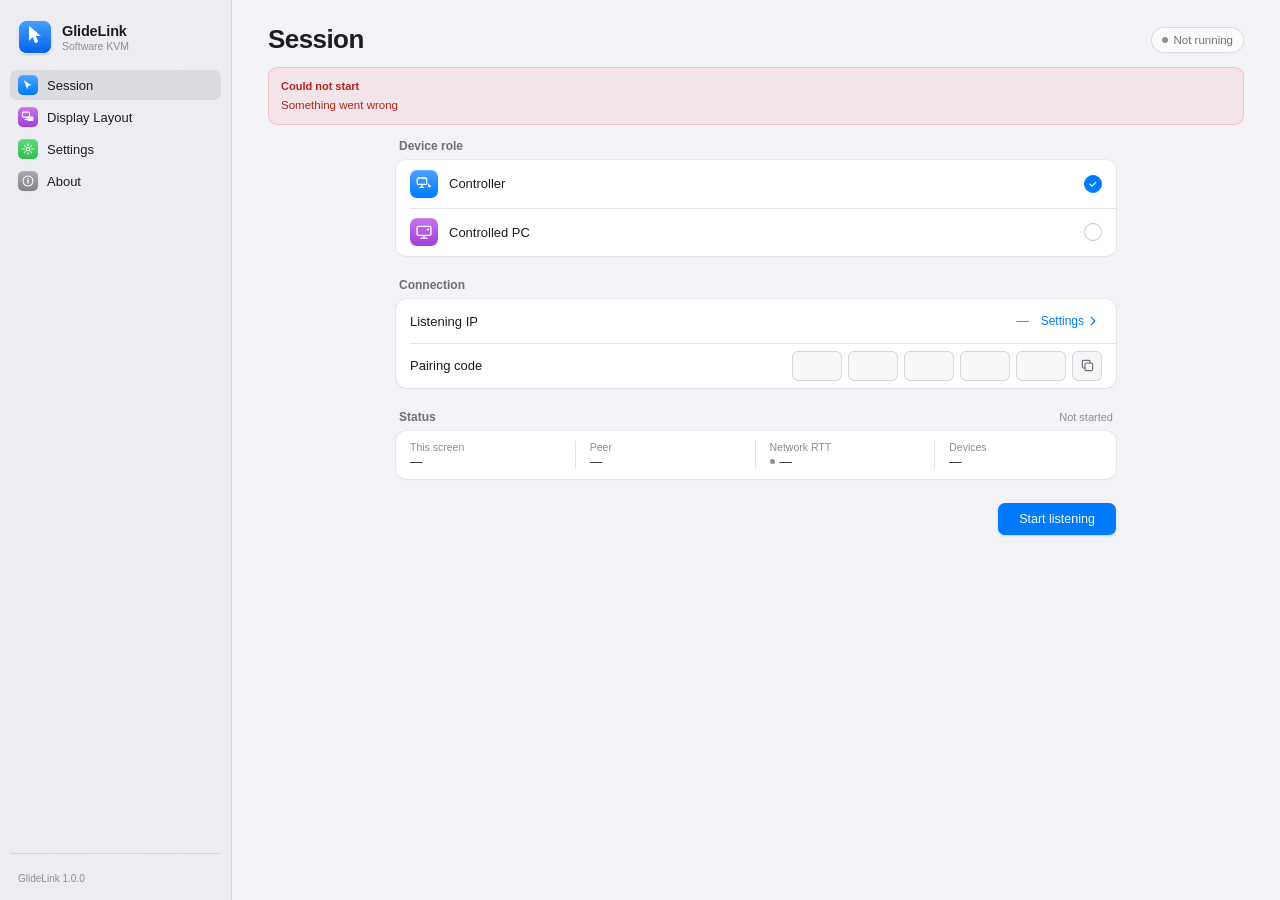
==== ui/index.html @ cf7852d4 "Add controller hub, 2D multi-device layout, and relative mouse motion" ====
<!doctype html>
<html lang="en">
<head>
  <meta charset="utf-8" />
  <meta name="viewport" content="width=device-width, initial-scale=1" />
  <title>GlideLink</title>
  <link rel="stylesheet" href="app.css" />
</head>
<body>
  <div class="app">
    <aside class="sidebar">
      <div class="sidebar-brand">
        <img class="app-icon" src="app-icon.png" alt="" />
        <div class="brand-copy">
          <strong>GlideLink</strong>
          <span data-i18n="app.taglineShort">Software KVM</span>
        </div>
      </div>

      <nav class="sidebar-nav" aria-label="Main navigation" data-i18n-aria-label="nav.label">
        <button class="nav-item active" type="button" data-page-target="session">
          <span class="nav-icon nav-blue" aria-hidden="true">
            <svg viewBox="0 0 20 20" fill="none"><path d="M4 3.2l11.2 7.1-4.8.9-1.6 4.8L4 3.2z" fill="currentColor"/></svg>
          </span>
          <span data-i18n="nav.session">Session</span>
        </button>
        <button class="nav-item" type="button" data-page-target="layout">
          <span class="nav-icon nav-purple" aria-hidden="true">
            <svg viewBox="0 0 20 20" fill="none"><rect x="2.2" y="3" width="10" height="7.2" rx="1.4" stroke="currentColor" stroke-width="1.5"/><rect x="9.2" y="9.2" width="8.6" height="6.4" rx="1.3" fill="currentColor" opacity=".95"/><path d="M5.5 13.7h4M7.5 10.2v3.5" stroke="currentColor" stroke-width="1.4" stroke-linecap="round"/></svg>
          </span>
          <span data-i18n="nav.layout">Display Layout</span>
        </button>
        <button class="nav-item" type="button" data-page-target="settings">
          <span class="nav-icon nav-green" aria-hidden="true">
            <svg viewBox="0 0 20 20" fill="none"><circle cx="10" cy="10" r="2.5" stroke="currentColor" stroke-width="1.6"/><path d="M10 2.6v2.1M10 15.3v2.1M2.6 10h2.1M15.3 10h2.1M4.8 4.8l1.5 1.5M13.7 13.7l1.5 1.5M15.2 4.8l-1.5 1.5M6.3 13.7l-1.5 1.5" stroke="currentColor" stroke-width="1.5" stroke-linecap="round"/></svg>
          </span>
          <span data-i18n="nav.settings">Settings</span>
        </button>
        <button class="nav-item" type="button" data-page-target="about">
          <span class="nav-icon nav-gray" aria-hidden="true">
            <svg viewBox="0 0 20 20" fill="none"><circle cx="10" cy="10" r="7.1" stroke="currentColor" stroke-width="1.5"/><path d="M10 9v4.2" stroke="currentColor" stroke-width="1.8" stroke-linecap="round"/><circle cx="10" cy="6.6" r="1.05" fill="currentColor"/></svg>
          </span>
          <span data-i18n="nav.about">About</span>
        </button>
      </nav>

      <div class="sidebar-footer">
        <div class="sidebar-version">GlideLink 1.0.0</div>
      </div>
    </aside>

    <main class="content">
      <header class="content-header">
        <div class="title-block">
          <h1 id="pageTitle" data-i18n="page.session.title">Session</h1>
        </div>
        <div class="header-actions">
          <div id="statusPill" class="status-pill status-idle" role="status" aria-live="polite">
            <span class="dot"></span>
            <span id="statusText" data-i18n="status.notRunning">Not running</span>
          </div>
          <button id="stopBtn" class="button secondary small" type="button" data-i18n="common.stop" hidden>Stop</button>
        </div>
      </header>

      <div id="errorBanner" class="error-banner" hidden>
        <strong data-i18n="error.title">Could not start</strong>
        <span id="errorText"></span>
      </div>

      <div id="permissionCard" class="permission-card" hidden>
        <div>
          <strong data-i18n="permission.title">macOS permissions required</strong>
          <p data-i18n="permission.text">Allow GlideLink to listen for and inject mouse events, then relaunch the app.</p>
        </div>
        <div class="permission-actions">
          <button id="permissionBtn" type="button" class="button secondary small" data-i18n="permission.open">Open System Settings</button>
          <button id="reopenBtn" type="button" class="button primary small" data-i18n="permission.reopen">Reopen</button>
        </div>
      </div>

      <div class="page-scroll">
        <section class="page active" data-page="session">

          <form id="configForm" autocomplete="off">
            <div class="group">
              <div class="group-header"><h2 data-i18n="roles.group">Device role</h2></div>
              <div class="group-card">
                <button class="role-option choice-row active" type="button" data-role="controller" role="radio" aria-checked="true">
                  <span class="choice-icon blue" aria-hidden="true">
                    <svg viewBox="0 0 24 24" fill="none"><rect x="3" y="4" width="12.5" height="8.5" rx="1.6" stroke="currentColor" stroke-width="1.8"/><path d="M6.5 16.5h5M9 12.5v4" stroke="currentColor" stroke-width="1.8" stroke-linecap="round"/><path d="M16.7 10.8l2 7 1.2-2.1 2.2-.4-5.4-4.5z" fill="currentColor"/></svg>
                  </span>
                  <span class="choice-copy">
                    <strong data-i18n="role.controller">Controller</strong>
                  </span>
                  <span class="choice-check" aria-hidden="true">
                    <svg viewBox="0 0 16 16" fill="none"><path d="M3.3 8.4l3 3 6.4-6.5" stroke="currentColor" stroke-width="1.9" stroke-linecap="round" stroke-linejoin="round"/></svg>
                  </span>
                </button>
                <div class="separator"></div>
                <button class="role-option choice-row" type="button" data-role="agent" role="radio" aria-checked="false">
                  <span class="choice-icon purple" aria-hidden="true">
                    <svg viewBox="0 0 24 24" fill="none"><rect x="2.8" y="4.5" width="18.4" height="12" rx="1.9" stroke="currentColor" stroke-width="1.8"/><path d="M8 20.2h8M12 16.5v3.7" stroke="currentColor" stroke-width="1.8" stroke-linecap="round"/><circle cx="17.4" cy="8.7" r="1.5" fill="currentColor"/></svg>
                  </span>
                  <span class="choice-copy">
                    <strong data-i18n="role.agent">Controlled PC</strong>
                  </span>
                  <span class="choice-check" aria-hidden="true">
                    <svg viewBox="0 0 16 16" fill="none"><path d="M3.3 8.4l3 3 6.4-6.5" stroke="currentColor" stroke-width="1.9" stroke-linecap="round" stroke-linejoin="round"/></svg>
                  </span>
                </button>
              </div>
            </div>

            <div class="group">
              <div class="group-header"><h2 data-i18n="connection.group">Connection</h2></div>
              <div class="group-card">
                <div id="controllerFields" hidden>
                  <div class="setting-row">
                    <span data-i18n="connection.localIp">Listening IP</span>
                    <span class="row-value">
                      <span class="value" id="selectedIp">—</span>
                      <button id="openNetworkSettings" type="button" class="link-button">
                        <span data-i18n="connection.settings">Settings</span>
                        <svg viewBox="0 0 16 16" fill="none" aria-hidden="true"><path d="M6 3.8L10.2 8 6 12.2" stroke="currentColor" stroke-width="1.4" stroke-linecap="round" stroke-linejoin="round"/></svg>
                      </button>
                    </span>
                  </div>
                  <div class="separator"></div>
                </div>

                <div class="setting-row passcode-row">
                  <label for="passcode" data-i18n="connection.passcode">Pairing code</label>
                  <div class="input-with-actions">
                    <div id="pairingCells" class="code-cells" role="group" data-i18n-aria-label="connection.passcode">
                      <input class="code-cell" type="text" maxlength="4" inputmode="text" autocomplete="off" autocapitalize="characters" spellcheck="false" aria-label="1" />
                      <input class="code-cell" type="text" maxlength="4" inputmode="text" autocomplete="off" autocapitalize="characters" spellcheck="false" aria-label="2" />
                      <input class="code-cell" type="text" maxlength="4" inputmode="text" autocomplete="off" autocapitalize="characters" spellcheck="false" aria-label="3" />
                      <input class="code-cell" type="text" maxlength="4" inputmode="text" autocomplete="off" autocapitalize="characters" spellcheck="false" aria-label="4" />
                      <input class="code-cell" type="text" maxlength="4" inputmode="text" autocomplete="off" autocapitalize="characters" spellcheck="false" aria-label="5" />
                    </div>
                    <button id="copyPasscode" type="button" class="icon-button" data-i18n-title="common.copyPasscode" data-i18n-aria-label="common.copyPasscode" title="Copy pairing code" aria-label="Copy pairing code">
                      <svg viewBox="0 0 20 20" fill="none"><rect x="7" y="7" width="9" height="9" rx="1.7" stroke="currentColor" stroke-width="1.35"/><path d="M13 7V5.4A1.4 1.4 0 0011.6 4H5.4A1.4 1.4 0 004 5.4v6.2A1.4 1.4 0 005.4 13H7" stroke="currentColor" stroke-width="1.35" stroke-linecap="round"/></svg>
                    </button>
                  </div>
                </div>
              </div>
            </div>

            <div class="group">
              <div class="group-header"><h2 data-i18n="status.group">Status</h2><span id="sessionState" data-i18n="status.notStarted">Not started</span></div>
              <div class="group-card">
                <div class="status-metrics">
                  <div class="status-metric">
                    <span data-i18n="status.localScreen">This screen</span>
                    <strong id="localScreenText">—</strong>
                  </div>
                  <div class="status-metric">
                    <span data-i18n="status.peer">Peer</span>
                    <strong id="peerText">—</strong>
                  </div>
                  <div class="status-metric">
                    <span data-i18n="status.rtt">Network RTT</span>
                    <strong><i class="latency-dot" id="latencyDot"></i><span id="latencyValue">—</span></strong>
                  </div>
                  <div class="status-metric">
                    <span data-i18n="status.devices">Devices</span>
                    <strong id="deviceCount">—</strong>
                  </div>
                </div>
              </div>
            </div>

            <div class="session-actions">
              <button id="startBtn" type="submit" class="button primary">
                <span class="button-spinner" aria-hidden="true"></span>
                <span id="startLabel" data-i18n="button.startControl">Start controlling</span>
              </button>
            </div>
          </form>
        </section>

        <section class="page" data-page="layout" hidden>

          <div id="layoutStage" class="layout-stage">
            <div class="stage-canvas" aria-hidden="true"></div>
            <div id="layoutWorld" class="layout-world"></div>
            <div id="layoutEmpty" class="layout-empty" data-i18n="layout.empty">
              Start listening and let agents connect to arrange their screens.
            </div>
          </div>
          <p class="layout-hint" data-i18n="layout.dragHint">
            Drag to arrange. Touching edges allow direct traversal.
          </p>
        </section>

        <section class="page" data-page="settings" hidden>
          <div class="group">
            <div class="group-header"><h2 data-i18n="settings.appearanceGroup">Appearance</h2></div>
            <div class="group-card">
              <div class="setting-row">
                <label for="languageSelect" data-i18n="settings.language">Interface language</label>
                <select id="languageSelect" class="control-input interface-select" data-i18n-aria-label="settings.language" aria-label="Interface language">
                  <option value="zh" data-i18n="language.zh">Chinese</option>
                  <option value="en" data-i18n="language.en">English</option>
                </select>
              </div>
            </div>
          </div>

          <div class="group" id="keyboardGroup">
            <div class="group-header"><h2 data-i18n="settings.inputGroup">Keyboard &amp; shortcuts</h2></div>
            <div class="group-card">
              <div class="setting-row">
                <label for="adaptModifiers" data-i18n="settings.adaptModifiers">Auto-map Cmd / Ctrl</label>
                <input id="adaptModifiers" class="toggle-input" type="checkbox" />
              </div>
              <div class="separator"></div>
              <div class="setting-row">
                <span data-i18n="settings.releaseShortcut">Release control</span>
                <span class="value" data-i18n="settings.releaseShortcutValue">Ctrl + Alt + Backspace</span>
              </div>
            </div>
          </div>

          <div class="group" id="networkGroup">
            <div class="group-header"><h2 data-i18n="settings.networkGroup">Network</h2></div>
            <div class="group-card">
              <div class="setting-row">
                <label for="interfaceSelect" data-i18n="settings.interface">Network interface</label>
                <select id="interfaceSelect" class="control-input interface-select"></select>
              </div>
            </div>
          </div>
        </section>

        <section class="page" data-page="about" hidden>
          <div class="about-hero">
            <img class="about-icon" src="app-icon.png" alt="" />
            <h2>GlideLink</h2>
            <p data-i18n="about.tagline">Low-latency software KVM</p>
            <span class="version-pill" data-i18n="about.version">Version 1.0.0</span>
          </div>

          <div class="group">
            <div class="group-header"><h2 data-i18n="about.sessionGroup">Session</h2></div>
            <div class="group-card">
              <div class="setting-row">
                <span data-i18n="about.role">Role</span>
                <span class="value" id="aboutRole">—</span>
              </div>
              <div class="separator"></div>
              <div class="setting-row">
                <span data-i18n="about.state">State</span>
                <span class="value" id="aboutState">—</span>
              </div>
              <div class="separator"></div>
              <div class="setting-row">
                <span data-i18n="about.duration">Duration</span>
                <span class="value" id="aboutDuration">—</span>
              </div>
              <div class="separator"></div>
              <div class="setting-row">
                <span data-i18n="about.peer">Peer</span>
                <span class="value" id="aboutPeer">—</span>
              </div>
              <div class="separator"></div>
              <div class="setting-row">
                <span data-i18n="about.devices">Devices</span>
                <span class="value" id="aboutDeviceCount">—</span>
              </div>
              <div class="separator"></div>
              <div class="setting-row">
                <span data-i18n="about.peerPlatform">Peer system</span>
                <span class="value" id="aboutPeerPlatform">—</span>
              </div>
              <div class="separator"></div>
              <div class="setting-row">
                <span data-i18n="about.linkState">Link</span>
                <span class="value" id="aboutLinkState">—</span>
              </div>
              <div class="separator"></div>
              <div class="setting-row">
                <span data-i18n="about.build">Build</span>
                <span class="value" id="aboutBuild">—</span>
              </div>
            </div>
          </div>

          <div class="group">
            <div class="group-header"><h2 data-i18n="about.linkGroup">Link</h2></div>
            <div class="group-card">
              <div class="setting-row">
                <span data-i18n="about.rtt">Round-trip time</span>
                <span class="value" id="aboutRtt">—</span>
              </div>
              <div class="separator"></div>
              <div class="setting-row">
                <span data-i18n="about.jitter">Jitter</span>
                <span class="value" id="aboutJitter">—</span>
              </div>
              <div class="separator"></div>
              <div class="setting-row">
                <span data-i18n="about.loss">Packet loss</span>
                <span class="value" id="aboutLoss">—</span>
              </div>
              <div class="separator"></div>
              <div class="setting-row">
                <span data-i18n="about.inputRate">Input interval</span>
                <span class="value" id="aboutRate">—</span>
              </div>
              <div class="separator"></div>
              <div class="setting-row">
                <span data-i18n="about.localScreen">This screen</span>
                <span class="value" id="aboutLocalScreen">—</span>
              </div>
              <div class="separator"></div>
              <div class="setting-row">
                <span data-i18n="about.remoteScreen">Active screen</span>
                <span class="value" id="aboutRemoteScreen">—</span>
              </div>
            </div>
          </div>

          <div class="group">
            <div class="group-header"><h2 data-i18n="about.trafficGroup">Session traffic</h2></div>
            <div class="group-card">
              <div class="setting-row">
                <span data-i18n="about.packetsSent">Packets sent</span>
                <span class="value" id="aboutPacketsSent">—</span>
              </div>
              <div class="separator"></div>
              <div class="setting-row">
                <span data-i18n="about.packetsReceived">Packets received</span>
                <span class="value" id="aboutPacketsReceived">—</span>
              </div>
              <div class="separator"></div>
              <div class="setting-row">
                <span data-i18n="about.bytesSent">Data sent</span>
                <span class="value" id="aboutBytesSent">—</span>
              </div>
              <div class="separator"></div>
              <div class="setting-row">
                <span data-i18n="about.bytesReceived">Data received</span>
                <span class="value" id="aboutBytesReceived">—</span>
              </div>
            </div>
          </div>
        </section>
      </div>
    </main>
  </div>

  <div id="toast" class="toast" role="status" aria-live="polite"></div>
  <script src="i18n.js"></script>
  <script src="app.js"></script>
</body>
</html>
---- ui/app.css ----
:root {
  color-scheme: light;
  --bg: #f2f2f7;
  --sidebar-bg: rgba(236, 236, 240, 0.86);
  --card: #ffffff;
  --text: #1d1d1f;
  --text-secondary: #6e6e73;
  --text-tertiary: #8e8e93;
  --separator: rgba(60, 60, 67, 0.13);
  --border: rgba(60, 60, 67, 0.16);
  --accent: #007aff;
  --accent-hover: #0071e3;
  --green: #34c759;
  --orange: #ff9f0a;
  --red: #ff3b30;
  --purple: #af52de;
  --font: -apple-system, BlinkMacSystemFont, "SF Pro Text", "SF Pro Display",
    "Segoe UI Variable", "Segoe UI", "Helvetica Neue", sans-serif;
}

* {
  box-sizing: border-box;
}

html,
body {
  height: 100%;
}

body {
  margin: 0;
  overflow: hidden;
  background: var(--bg);
  color: var(--text);
  font-family: var(--font);
  font-size: 13px;
  -webkit-font-smoothing: antialiased;
  user-select: none;
}

button,
input {
  font: inherit;
}

button {
  color: inherit;
}

input {
  user-select: text;
}

[hidden] {
  display: none !important;
}

::selection {
  background: rgba(0, 122, 255, 0.22);
}

.app {
  display: flex;
  height: 100vh;
  min-height: 0;
}

/* Sidebar ------------------------------------------------------------------ */

.sidebar {
  width: 232px;
  flex: 0 0 232px;
  display: flex;
  flex-direction: column;
  padding: 16px 10px 14px;
  background: var(--sidebar-bg);
  border-right: 0.5px solid var(--separator);
  backdrop-filter: blur(40px) saturate(180%);
  -webkit-backdrop-filter: blur(40px) saturate(180%);
}

.sidebar-brand {
  display: flex;
  align-items: center;
  gap: 10px;
  padding: 4px 8px 16px;
}

.app-icon {
  width: 34px;
  height: 34px;
  border-radius: 8px;
  flex: 0 0 auto;
  box-shadow: 0 1px 2px rgba(0, 0, 0, 0.14), inset 0 0.5px 0 rgba(255, 255, 255, 0.25);
}

.brand-copy {
  min-width: 0;
}

.brand-copy strong {
  display: block;
  font-size: 14.5px;
  font-weight: 600;
  letter-spacing: -0.01em;
}

.brand-copy span {
  display: block;
  margin-top: 1px;
  color: var(--text-tertiary);
  font-size: 10.5px;
}

.sidebar-nav {
  display: flex;
  flex-direction: column;
  gap: 2px;
}

.nav-item {
  width: 100%;
  height: 30px;
  display: flex;
  align-items: center;
  gap: 9px;
  padding: 0 8px;
  border: 0;
  border-radius: 7px;
  background: transparent;
  color: var(--text);
  font-size: 13px;
  text-align: left;
  cursor: pointer;
  transition: background 100ms ease;
}

.nav-item:hover {
  background: rgba(0, 0, 0, 0.045);
}

.nav-item.active {
  background: rgba(0, 0, 0, 0.075);
  font-weight: 500;
}

.nav-item:focus-visible {
  outline: 3px solid rgba(0, 122, 255, 0.3);
  outline-offset: -1px;
}

.nav-icon {
  width: 20px;
  height: 20px;
  flex: 0 0 auto;
  display: grid;
  place-items: center;
  border-radius: 5px;
  color: #fff;
  box-shadow: inset 0 0.5px 0 rgba(255, 255, 255, 0.3), 0 0.5px 1px rgba(0, 0, 0, 0.08);
}

.nav-icon svg {
  width: 14px;
  height: 14px;
}

.nav-blue {
  background: linear-gradient(180deg, #4aa3ff, #007aff);
}

.nav-purple {
  background: linear-gradient(180deg, #c875ec, #a03ed8);
}

.nav-green {
  background: linear-gradient(180deg, #5fdb7a, #2dbd4c);
}

.nav-gray {
  background: linear-gradient(180deg, #a8a8ad, #85858a);
}

.sidebar-footer {
  margin-top: auto;
  padding: 12px 8px 2px;
  border-top: 0.5px solid var(--separator);
}

.sidebar-note {
  display: flex;
  align-items: center;
  gap: 5px;
  color: var(--text-secondary);
  font-size: 10.5px;
  line-height: 1.35;
}

.sidebar-note svg {
  width: 13px;
  height: 13px;
  flex: 0 0 auto;
}

.sidebar-version {
  margin-top: 7px;
  color: var(--text-tertiary);
  font-size: 10px;
}

/* Main content ------------------------------------------------------------- */

.content {
  flex: 1;
  min-width: 0;
  display: flex;
  flex-direction: column;
  overflow: hidden;
}

.content-header {
  flex: 0 0 auto;
  display: flex;
  align-items: flex-end;
  justify-content: space-between;
  gap: 16px;
  padding: 24px 36px 12px;
}

.title-block h1 {
  margin: 0;
  font-size: 26px;
  font-weight: 600;
  letter-spacing: -0.022em;
}

.title-block p {
  margin: 4px 0 0;
  color: var(--text-secondary);
  font-size: 12px;
}

.header-actions {
  display: flex;
  align-items: center;
  gap: 8px;
  padding-bottom: 2px;
}

.status-pill {
  display: inline-flex;
  align-items: center;
  gap: 6px;
  height: 26px;
  padding: 0 10px;
  border: 0.5px solid var(--border);
  border-radius: 999px;
  background: rgba(255, 255, 255, 0.72);
  color: var(--text-secondary);
  font-size: 11.5px;
  white-space: nowrap;
  box-shadow: 0 1px 1px rgba(0, 0, 0, 0.025);
}

.status-pill .dot {
  width: 6px;
  height: 6px;
  border-radius: 50%;
  background: var(--text-tertiary);
  transition: background 140ms ease;
}

.status-pill.status-waiting .dot {
  background: var(--orange);
}

.status-pill.status-connected {
  color: #1b7a34;
  border-color: rgba(52, 199, 89, 0.22);
  background: rgba(52, 199, 89, 0.09);
}

.status-pill.status-connected .dot {
  background: var(--green);
}

.status-pill.status-active {
  color: #fff;
  border-color: transparent;
  background: var(--accent);
  box-shadow: 0 1px 2px rgba(0, 122, 255, 0.25);
}

.status-pill.status-active .dot {
  background: #fff;
  animation: pulse 1.6s ease-in-out infinite;
}

.status-pill.status-error {
  color: #b3261e;
  border-color: rgba(255, 59, 48, 0.2);
  background: rgba(255, 59, 48, 0.07);
}

.status-pill.status-error .dot {
  background: var(--red);
}

@keyframes pulse {
  0%, 100% { opacity: 1; }
  50% { opacity: 0.45; }
}

.error-banner,
.permission-card {
  flex: 0 0 auto;
  margin: 0 36px 10px;
  padding: 10px 12px;
  border-radius: 9px;
  display: flex;
  align-items: center;
  gap: 14px;
  font-size: 11.5px;
  line-height: 1.5;
}

.error-banner {
  flex-direction: column;
  align-items: flex-start;
  gap: 2px;
  color: #b3261e;
  background: rgba(255, 59, 48, 0.07);
  border: 0.5px solid rgba(255, 59, 48, 0.2);
}

.error-banner strong {
  font-size: 11px;
}

.permission-card {
  justify-content: space-between;
  color: #7a4b00;
  background: #fff8e6;
  border: 0.5px solid rgba(255, 159, 10, 0.26);
}

.permission-actions {
  display: flex;
  flex: 0 0 auto;
  gap: 6px;
  flex-wrap: wrap;
  justify-content: flex-end;
}

.permission-card strong {
  color: #6d4200;
  font-size: 11.5px;
}

.permission-card p {
  margin: 2px 0 0;
  color: #8a6a33;
  font-size: 11px;
}

.page-scroll {
  flex: 1;
  min-height: 0;
  overflow-y: auto;
  overflow-x: hidden;
  display: flex;
  flex-direction: column;
  align-items: center;
  padding: 4px 36px 32px;
  scrollbar-width: thin;
  scrollbar-color: rgba(60, 60, 67, 0.22) transparent;
}

.page-scroll::-webkit-scrollbar {
  width: 9px;
}

.page-scroll::-webkit-scrollbar-thumb {
  background: rgba(60, 60, 67, 0.18);
  border-radius: 999px;
  border: 2px solid transparent;
  background-clip: padding-box;
}

.page {
  width: 100%;
  max-width: 720px;
  animation: page-in 140ms ease-out;
}

.page[data-page="layout"] {
  max-width: none;
}

@keyframes page-in {
  from {
    opacity: 0;
    transform: translateY(2px);
  }
  to {
    opacity: 1;
    transform: translateY(0);
  }
}

.page-lede {
  margin: 4px 0 20px;
  color: var(--text-secondary);
  font-size: 12.5px;
  line-height: 1.55;
}

/* Groups and rows ---------------------------------------------------------- */

.group {
  margin-bottom: 22px;
}

.group-header {
  display: flex;
  align-items: baseline;
  justify-content: space-between;
  gap: 12px;
  padding: 0 3px 7px;
}

.group-header h2 {
  margin: 0;
  color: var(--text-secondary);
  font-size: 12px;
  font-weight: 600;
  letter-spacing: 0;
}

.group-header span {
  color: var(--text-tertiary);
  font-size: 11px;
}

.group-card {
  background: var(--card);
  border-radius: 10px;
  overflow: hidden;
  box-shadow:
    0 0 0 0.5px rgba(0, 0, 0, 0.09),
    0 1px 2px rgba(0, 0, 0, 0.035);
}

.setting-row {
  display: flex;
  align-items: center;
  justify-content: space-between;
  gap: 14px;
  min-height: 44px;
  padding: 7px 14px;
  color: var(--text);
  font-size: 13px;
}

.setting-row > label,
.setting-row > .row-label {
  flex: 0 0 auto;
}

.toggle-input {
  width: 16px;
  height: 16px;
  margin: 0;
  accent-color: var(--accent);
  cursor: pointer;
}

.toggle-input:disabled {
  cursor: default;
}

.setting-row .value {
  display: inline-flex;
  align-items: center;
  gap: 5px;
  color: var(--text-secondary);
  font-size: 12.5px;
  text-align: right;
  font-variant-numeric: tabular-nums;
}

.setting-row .row-value {
  display: inline-flex;
  align-items: center;
  gap: 10px;
  min-width: 0;
}

.separator {
  height: 0.5px;
  margin-left: 14px;
  background: var(--separator);
}

.hint-row {
  justify-content: flex-start;
  gap: 7px;
  color: var(--text-secondary);
  font-size: 11.5px;
  line-height: 1.45;
}

.status-metrics {
  display: flex;
  align-items: stretch;
  padding: 10px 14px;
}

.status-metric {
  flex: 1;
  min-width: 0;
  display: flex;
  flex-direction: column;
  gap: 2px;
}

.status-metric + .status-metric {
  margin-left: 12px;
  padding-left: 14px;
  border-left: 0.5px solid var(--separator);
}

.status-metric > span {
  color: var(--text-tertiary);
  font-size: 10.5px;
}

.status-metric strong {
  display: flex;
  align-items: center;
  gap: 5px;
  min-width: 0;
  overflow: hidden;
  color: var(--text);
  font-size: 12.5px;
  font-weight: 500;
  text-overflow: ellipsis;
  white-space: nowrap;
}

.hint-icon {
  width: 15px;
  height: 15px;
  flex: 0 0 auto;
  color: var(--accent);
}

.hint-icon svg {
  width: 15px;
  height: 15px;
}

/* Role choice -------------------------------------------------------------- */

.choice-row {
  width: 100%;
  display: flex;
  align-items: center;
  gap: 11px;
  padding: 10px 14px;
  border: 0;
  background: transparent;
  color: inherit;
  text-align: left;
  cursor: pointer;
  transition: background 100ms ease;
}

.choice-row:hover {
  background: #fafafa;
}

.choice-row:focus-visible {
  outline: 3px solid rgba(0, 122, 255, 0.24);
  outline-offset: -3px;
}

.choice-row:disabled {
  cursor: default;
  opacity: 0.6;
}

.choice-icon {
  width: 28px;
  height: 28px;
  flex: 0 0 auto;
  display: grid;
  place-items: center;
  border-radius: 7px;
  color: #fff;
  box-shadow: inset 0 0.5px 0 rgba(255, 255, 255, 0.3), 0 0.5px 1px rgba(0, 0, 0, 0.1);
}

.choice-icon svg {
  width: 18px;
  height: 18px;
}

.choice-icon.blue {
  background: linear-gradient(180deg, #4aa3ff, #007aff);
}

.choice-icon.purple {
  background: linear-gradient(180deg, #c875ec, #a03ed8);
}

.choice-copy {
  display: flex;
  flex-direction: column;
  gap: 1px;
  min-width: 0;
}

.choice-copy strong {
  font-size: 13px;
  font-weight: 500;
}

.choice-copy small {
  overflow: hidden;
  color: var(--text-secondary);
  font-size: 11.5px;
  text-overflow: ellipsis;
  white-space: nowrap;
}

.choice-check {
  width: 18px;
  height: 18px;
  flex: 0 0 auto;
  margin-left: auto;
  display: grid;
  place-items: center;
  border: 1px solid rgba(60, 60, 67, 0.28);
  border-radius: 50%;
  color: transparent;
  transition: background 120ms ease, border-color 120ms ease, color 120ms ease;
}

.choice-check svg {
  width: 10px;
  height: 10px;
}

.role-option.active .choice-check {
  border-color: var(--accent);
  background: var(--accent);
  color: #fff;
}

/* Inputs and controls ------------------------------------------------------ */

.control-input {
  width: 300px;
  max-width: 56%;
  height: 30px;
  padding: 0 9px;
  border: 1px solid var(--border);
  border-radius: 6px;
  background: #fff;
  color: var(--text);
  font-size: 12.5px;
  outline: none;
  box-shadow: inset 0 1px 1px rgba(0, 0, 0, 0.02);
  transition: border-color 120ms ease, box-shadow 120ms ease;
}

.control-input.narrow {
  width: 96px;
}

.control-input::placeholder {
  color: #b0b0b5;
}

.control-input:focus {
  border-color: rgba(0, 122, 255, 0.65);
  box-shadow: 0 0 0 3px rgba(0, 122, 255, 0.14);
}

.control-input:disabled {
  background: #f5f5f7;
  color: var(--text-tertiary);
}

input[type="number"] {
  -moz-appearance: textfield;
}

input[type="number"]::-webkit-inner-spin-button,
input[type="number"]::-webkit-outer-spin-button {
  -webkit-appearance: none;
  margin: 0;
}

.code-cells {
  display: flex;
  align-items: center;
  gap: 6px;
}

.code-cell {
  width: 50px;
  height: 30px;
  padding: 0;
  border: 1px solid var(--border);
  border-radius: 6px;
  background: #fff;
  color: var(--text);
  font-family: "SF Mono", "Cascadia Code", "Consolas", monospace;
  font-size: 11px;
  letter-spacing: 0.04em;
  text-align: center;
  text-transform: uppercase;
  outline: none;
  box-shadow: inset 0 1px 1px rgba(0, 0, 0, 0.02);
  transition: border-color 120ms ease, box-shadow 120ms ease;
}

.code-cell:focus {
  border-color: rgba(0, 122, 255, 0.65);
  box-shadow: 0 0 0 3px rgba(0, 122, 255, 0.14);
}

.code-cell[readonly] {
  background: #f7f7f9;
}

.interface-select {
  appearance: none;
  -webkit-appearance: none;
  width: 300px;
  max-width: 56%;
  padding-right: 30px;
  background-color: #fff;
  background-image: url("data:image/svg+xml;utf8,<svg xmlns='http://www.w3.org/2000/svg' width='10' height='6' viewBox='0 0 10 6'><path d='M1 1l4 4 4-4' fill='none' stroke='%238e8e93' stroke-width='1.4' stroke-linecap='round' stroke-linejoin='round'/></svg>");
  background-repeat: no-repeat;
  background-position: right 10px center;
  font-weight: 500;
  cursor: pointer;
}

.interface-select:hover {
  border-color: rgba(0, 0, 0, 0.2);
}

.interface-select:focus {
  border-color: rgba(0, 122, 255, 0.65);
  box-shadow: 0 0 0 3px rgba(0, 122, 255, 0.14);
}

.input-with-actions {
  display: flex;
  align-items: center;
  gap: 6px;
}

.icon-button {
  width: 30px;
  height: 30px;
  flex: 0 0 auto;
  display: grid;
  place-items: center;
  border: 0.5px solid var(--border);
  border-radius: 6px;
  background: #f5f5f7;
  color: var(--text-secondary);
  cursor: pointer;
  transition: background 100ms ease, color 100ms ease;
}

.icon-button:hover {
  background: #ebebef;
  color: var(--text);
}

.icon-button:focus-visible,
.link-button:focus-visible,
.button:focus-visible {
  outline: 3px solid rgba(0, 122, 255, 0.24);
  outline-offset: 1px;
}

.icon-button svg {
  width: 17px;
  height: 17px;
}

.icon-button:disabled {
  opacity: 0.45;
  cursor: default;
}

.link-button {
  display: inline-flex;
  align-items: center;
  gap: 2px;
  padding: 3px 2px;
  border: 0;
  border-radius: 4px;
  background: transparent;
  color: var(--accent);
  font-size: 12px;
  cursor: pointer;
  white-space: nowrap;
}

.link-button:hover {
  background: rgba(0, 122, 255, 0.07);
}

.link-button:disabled {
  opacity: 0.45;
  cursor: default;
}

.link-button svg {
  width: 14px;
  height: 14px;
}

#generatePasscode {
  padding-left: 4px;
  font-size: 11.5px;
}

/* Buttons ------------------------------------------------------------------ */

.button {
  height: 30px;
  padding: 0 13px;
  border: 1px solid transparent;
  border-radius: 7px;
  font-size: 12.5px;
  font-weight: 500;
  display: inline-flex;
  align-items: center;
  justify-content: center;
  gap: 6px;
  cursor: pointer;
  transition: background 100ms ease, opacity 100ms ease, transform 80ms ease;
}

.button:active {
  transform: translateY(0.5px);
}

.button.primary {
  background: var(--accent);
  color: #fff;
  box-shadow: 0 1px 2px rgba(0, 122, 255, 0.24);
}

.button.primary:hover {
  background: var(--accent-hover);
}

.button.secondary {
  border-color: var(--border);
  background: #fff;
  color: var(--text);
  box-shadow: 0 1px 1px rgba(0, 0, 0, 0.03);
}

.button.secondary:hover {
  background: #f7f7f9;
}

.button.small {
  height: 26px;
  padding: 0 10px;
  font-size: 11.5px;
}

.button:disabled {
  opacity: 0.48;
  cursor: default;
  transform: none;
}

.button-spinner {
  display: none;
  width: 12px;
  height: 12px;
  border: 1.5px solid rgba(255, 255, 255, 0.35);
  border-top-color: #fff;
  border-radius: 50%;
  animation: spin 0.7s linear infinite;
}

.button.primary.loading .button-spinner {
  display: block;
}

@keyframes spin {
  to { transform: rotate(360deg); }
}

.session-actions {
  display: flex;
  justify-content: flex-end;
  padding-top: 2px;
}

.session-actions .button.primary {
  min-width: 118px;
  height: 32px;
}

.latency-dot {
  width: 5px;
  height: 5px;
  border-radius: 50%;
  background: var(--text-tertiary);
}

.latency-dot.good {
  background: var(--green);
}

.latency-dot.warn {
  background: var(--orange);
}

/* Layout preview ----------------------------------------------------------- */

.layout-stage {
  position: relative;
  height: clamp(540px, 65vh, 650px);
  border-radius: 10px;
  border: 0.5px solid var(--separator);
  background: #f7f7f9;
  overflow: hidden;
}

.stage-canvas {
  position: absolute;
  inset: 0;
  background-image: radial-gradient(rgba(60, 60, 67, 0.13) 0.7px, transparent 0.7px);
  background-size: 17px 17px;
  mask-image: radial-gradient(ellipse at 50% 50%, black 30%, transparent 78%);
  -webkit-mask-image: radial-gradient(ellipse at 50% 50%, black 30%, transparent 78%);
}

.screen {
  position: absolute;
  -webkit-user-select: none;
  user-select: none;
  left: 50%;
  top: 50%;
  width: clamp(230px, 28vw, 420px);
  aspect-ratio: 5 / 3;
  border: 1.5px solid #c7c7cc;
  border-radius: 8px;
  background: #ffffff;
  box-shadow:
    0 1px 2px rgba(0, 0, 0, 0.04),
    0 8px 20px rgba(0, 0, 0, 0.05);
  transition:
    transform 260ms cubic-bezier(0.22, 1, 0.36, 1),
    border-color 160ms ease,
    box-shadow 160ms ease;
}

.screen * {
  -webkit-user-select: none;
  user-select: none;
}

.screen-content {
  position: absolute;
  inset: 0;
  padding: 16px 18px;
  display: flex;
  flex-direction: column;
  justify-content: center;
  gap: 3px;
}

.screen-kicker {
  color: var(--text-tertiary);
  font-size: 8.5px;
  font-weight: 600;
  letter-spacing: 0.1em;
}

.screen-content strong {
  font-size: 17px;
  font-weight: 600;
  letter-spacing: -0.015em;
}

.screen-size {
  color: var(--text-secondary);
  font-size: 10.5px;
}

.host-screen {
  transform: translate(calc(-50% - 131px), -50%);
}

.remote-screen {
  border-color: var(--accent);
  box-shadow:
    0 0 0 1px rgba(0, 122, 255, 0.12),
    0 2px 8px rgba(0, 122, 255, 0.08);
  transform: translate(calc(-50% + 131px), -50%);
  cursor: grab;
  touch-action: none;
}

.layout-stage.is-disabled .remote-screen {
  cursor: default;
}

.layout-stage.is-dragging .remote-screen {
  transition: none;
  cursor: grabbing;
  z-index: 4;
}

.remote-screen:focus-visible {
  outline: 2px solid var(--accent);
  outline-offset: 3px;
}

.host-screen .screen-kicker {
  color: var(--text-tertiary);
}

.remote-screen .screen-kicker {
  color: var(--accent);
}

.link-bridge {
  position: absolute;
  z-index: 3;
  left: 50%;
  top: 50%;
  width: 50px;
  height: 2px;
  transform: translate(-50%, -50%);
  background-image: linear-gradient(90deg, var(--accent) 0 4px, transparent 4px 8px);
  background-size: 8px 2px;
  opacity: 0.25;
  transition: opacity 160ms ease;
}

.link-bridge i {
  position: absolute;
  left: 50%;
  top: 50%;
  width: 5px;
  height: 5px;
  border-radius: 50%;
  background: var(--accent);
  transform: translate(-50%, -50%);
}

.layout-stage[data-edge="top"] .link-bridge,
.layout-stage[data-edge="bottom"] .link-bridge {
  transform: translate(-50%, -50%) rotate(90deg);
}

.layout-stage.is-connected .link-bridge {
  opacity: 0.9;
}

.layout-stage.remote-active .remote-screen {
  border-color: var(--green);
  box-shadow:
    0 0 0 1px rgba(52, 199, 89, 0.16),
    0 2px 10px rgba(52, 199, 89, 0.12);
}

.remote-badge {
  position: absolute;
  z-index: 2;
  top: 9px;
  right: 9px;
  padding: 3px 7px;
  border-radius: 999px;
  background: var(--green);
  color: #fff;
  font-size: 9.5px;
  font-weight: 600;
  animation: badge-in 160ms ease-out;
}

@keyframes badge-in {
  from {
    opacity: 0;
    transform: scale(0.9);
  }
  to {
    opacity: 1;
    transform: scale(1);
  }
}

/* About ------------------------------------------------------------------- */

.note-row {
  display: block;
  padding: 12px 14px;
  color: var(--text-secondary);
  font-size: 12px;
  line-height: 1.55;
}

.about-hero {
  text-align: center;
  padding: 8px 0 26px;
}

.about-icon {
  width: 72px;
  height: 72px;
  border-radius: 16px;
  box-shadow: 0 4px 14px rgba(0, 0, 0, 0.14), inset 0 1px 0 rgba(255, 255, 255, 0.2);
}

.about-hero h2 {
  margin: 12px 0 2px;
  font-size: 22px;
  font-weight: 600;
  letter-spacing: -0.02em;
}

.about-hero p {
  margin: 0;
  color: var(--text-secondary);
  font-size: 12.5px;
}

.version-pill {
  display: inline-block;
  margin-top: 9px;
  padding: 3px 9px;
  border-radius: 999px;
  background: rgba(60, 60, 67, 0.07);
  color: var(--text-secondary);
  font-size: 10.5px;
}

/* Toast -------------------------------------------------------------------- */

.toast {
  position: fixed;
  z-index: 100;
  left: 50%;
  bottom: 22px;
  transform: translate(-50%, 8px);
  padding: 7px 13px;
  border-radius: 8px;
  background: rgba(29, 29, 31, 0.9);
  color: #fff;
  font-size: 11.5px;
  font-weight: 500;
  box-shadow: 0 8px 24px rgba(0, 0, 0, 0.22);
  opacity: 0;
  pointer-events: none;
  transition: opacity 140ms ease, transform 160ms ease;
}

.toast.show {
  opacity: 1;
  transform: translate(-50%, 0);
}

/* Responsive --------------------------------------------------------------- */

@media (max-width: 960px) {
  .sidebar {
    width: 208px;
    flex-basis: 208px;
  }

  .content-header {
    padding: 20px 24px 10px;
  }

  .page-scroll {
    padding: 4px 24px 28px;
  }

  .error-banner,
  .permission-card {
    margin-left: 24px;
    margin-right: 24px;
  }

}

@media (max-width: 820px) {
  .sidebar {
    width: 188px;
    flex-basis: 188px;
  }

  .setting-row {
    flex-wrap: wrap;
  }

  .control-input {
    max-width: 100%;
  }

  .passcode-row {
    align-items: flex-start;
  }
}

@media (prefers-reduced-motion: reduce) {
  *,
  *::before,
  *::after {
    animation-duration: 0.01ms !important;
    animation-iteration-count: 1 !important;
    transition-duration: 0.01ms !important;
  }
}

/* Multi-device world layout ------------------------------------------------ */

.layout-world {
  position: absolute;
  left: 0;
  top: 0;
  transform-origin: 0 0;
  will-change: transform;
}

.layout-world .screen {
  left: 0;
  top: 0;
  width: auto;
  aspect-ratio: auto;
  transform: none;
  transition:
    border-color 160ms ease,
    box-shadow 160ms ease,
    opacity 160ms ease;
}

.layout-world .host-screen {
  border-color: #c7c7cc;
  box-shadow:
    0 1px 2px rgba(0, 0, 0, 0.04),
    0 8px 20px rgba(0, 0, 0, 0.05);
}

.device-screen {
  cursor: grab;
  touch-action: none;
}

.layout-stage.is-disabled .device-screen {
  cursor: default;
}

.device-screen.is-offline {
  opacity: 0.42;
  border-style: dashed;
}

.device-screen.is-active {
  border-color: var(--green);
  box-shadow:
    0 0 0 1px rgba(52, 199, 89, 0.18),
    0 2px 12px rgba(52, 199, 89, 0.14);
}

.device-screen.is-dragging {
  cursor: grabbing;
  z-index: 5;
  transition: none;
}

.device-screen:focus-visible {
  outline: 2px solid var(--accent);
  outline-offset: 3px;
}

.device-badge {
  position: absolute;
  z-index: 2;
  top: 9px;
  right: 9px;
  padding: 3px 7px;
  border-radius: 999px;
  background: rgba(120, 120, 128, 0.12);
  color: var(--text-secondary);
  font-size: 9.5px;
  font-weight: 600;
  white-space: nowrap;
}

.device-screen.is-active .device-badge {
  background: var(--green);
  color: #fff;
}

.device-screen.is-offline .device-badge {
  background: transparent;
  color: var(--text-tertiary);
}

.layout-empty {
  position: absolute;
  left: 50%;
  top: 50%;
  max-width: 320px;
  transform: translate(-50%, -50%);
  padding: 14px 18px;
  border-radius: 10px;
  background: rgba(255, 255, 255, 0.82);
  color: var(--text-secondary);
  font-size: 12px;
  line-height: 1.5;
  text-align: center;
  pointer-events: none;
}

.layout-empty[hidden] {
  display: none;
}

.layout-hint {
  margin: 10px 2px 0;
  color: var(--text-secondary);
  font-size: 11px;
  line-height: 1.5;
}
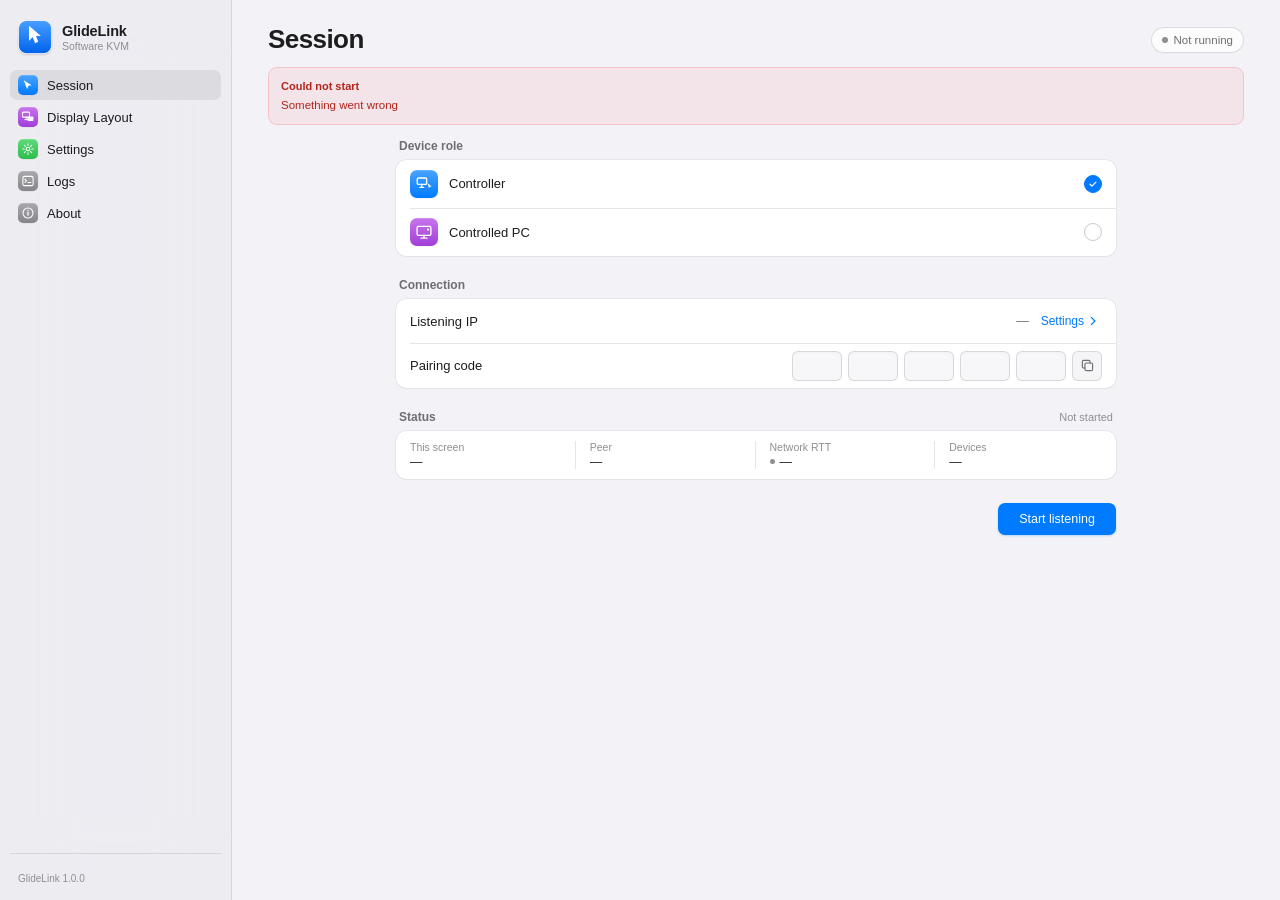
==== commit 1e0f4cff: "Stabilize relative input, add agent link stats and log panel" ====
--- a/ui/index.html
+++ b/ui/index.html
@@ -36,6 +36,12 @@
           </span>
           <span data-i18n="nav.settings">Settings</span>
         </button>
+        <button class="nav-item" type="button" data-page-target="logs">
+          <span class="nav-icon nav-gray" aria-hidden="true">
+            <svg viewBox="0 0 20 20" fill="none"><rect x="2.7" y="3.4" width="14.6" height="13.2" rx="2" stroke="currentColor" stroke-width="1.5"/><path d="M5.5 7.2l2.4 2.3-2.4 2.3M10 12h4.2" stroke="currentColor" stroke-width="1.5" stroke-linecap="round" stroke-linejoin="round"/></svg>
+          </span>
+          <span data-i18n="nav.logs">Logs</span>
+        </button>
         <button class="nav-item" type="button" data-page-target="about">
           <span class="nav-icon nav-gray" aria-hidden="true">
             <svg viewBox="0 0 20 20" fill="none"><circle cx="10" cy="10" r="7.1" stroke="currentColor" stroke-width="1.5"/><path d="M10 9v4.2" stroke="currentColor" stroke-width="1.8" stroke-linecap="round"/><circle cx="10" cy="6.6" r="1.05" fill="currentColor"/></svg>
@@ -234,6 +240,30 @@
           </div>
         </section>
 
+        <section class="page" data-page="logs" hidden>
+          <div class="group">
+            <div class="group-header"><h2 data-i18n="logs.group">Logs</h2><span id="logCount"></span></div>
+            <div class="group-card">
+              <div class="setting-row">
+                <label for="logLevel" data-i18n="logs.level">Log level</label>
+                <select id="logLevel" class="control-input interface-select" data-i18n-aria-label="logs.level" aria-label="Log level">
+                  <option value="error">Error</option>
+                  <option value="warn">Warn</option>
+                  <option value="info">Info</option>
+                  <option value="debug">Debug</option>
+                  <option value="trace">Trace</option>
+                  <option value="off">Off</option>
+                </select>
+              </div>
+              <div class="separator"></div>
+              <div class="log-actions">
+                <button id="copyLogs" type="button" class="button secondary small" data-i18n="logs.copy">Copy logs</button>
+                <button id="clearLogs" type="button" class="button secondary small" data-i18n="logs.clear">Clear</button>
+              </div>
+              <pre id="logPanel" class="log-panel" aria-live="polite"></pre>
+            </div>
+          </div>
+        </section>
         <section class="page" data-page="about" hidden>
           <div class="about-hero">
             <img class="about-icon" src="app-icon.png" alt="" />
--- a/ui/app.css
+++ b/ui/app.css
@@ -1342,3 +1342,27 @@
   font-size: 11px;
   line-height: 1.5;
 }
+
+/* Logs -------------------------------------------------------------------- */
+
+.log-actions {
+  display: flex;
+  gap: 8px;
+  padding: 12px 0 4px;
+}
+
+.log-panel {
+  margin: 8px 0 0;
+  padding: 12px;
+  max-height: 52vh;
+  overflow: auto;
+  border-radius: 8px;
+  background: #1e1e22;
+  color: #e8e8ed;
+  font-family: "SF Mono", "Cascadia Mono", Menlo, monospace;
+  font-size: 10.5px;
+  line-height: 1.5;
+  white-space: pre-wrap;
+  word-break: break-word;
+  user-select: text;
+}
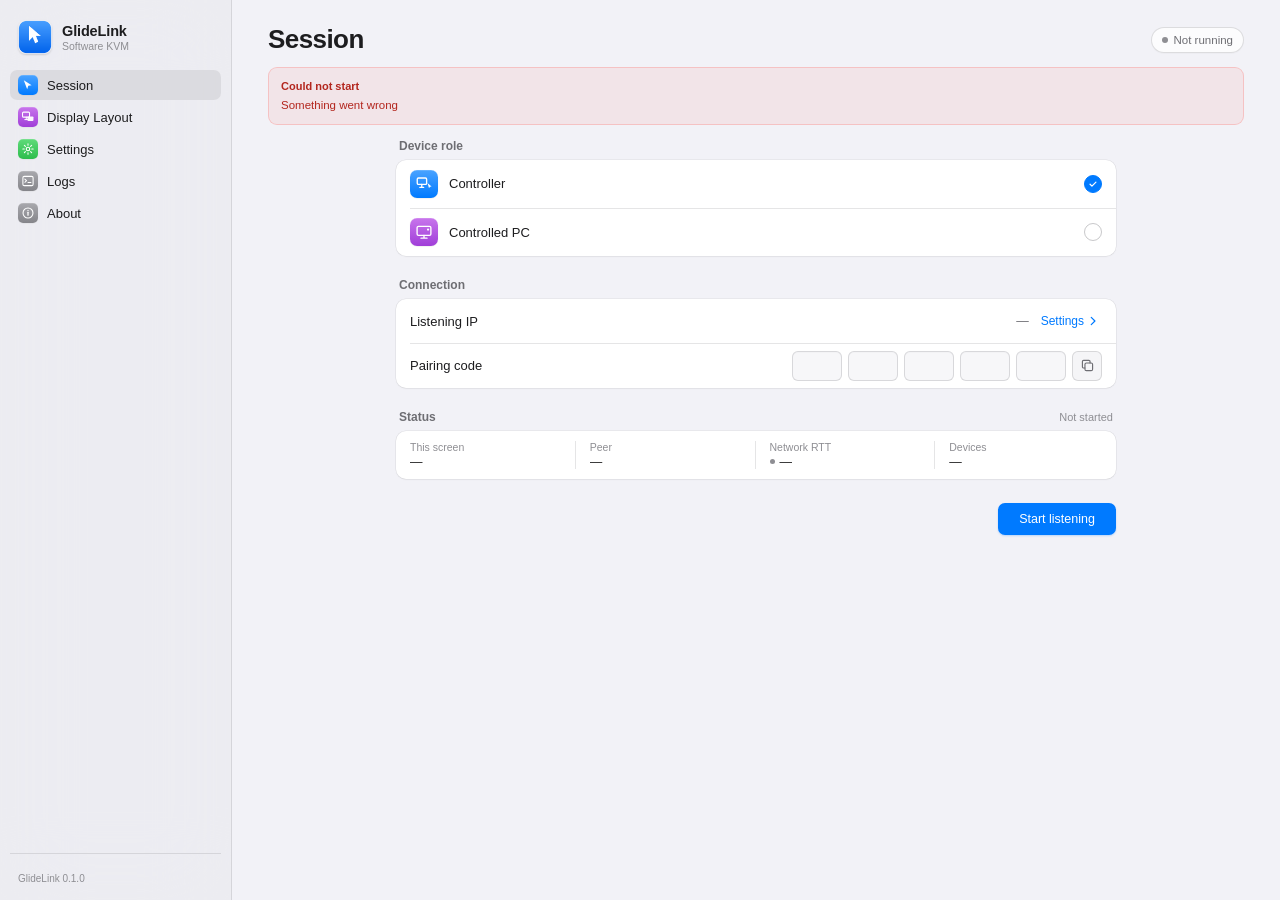
==== commit 7a80238f: "Refactor input transport around ordered TCP and absolute positions Use one encrypted TCP_NODELAY str" ====
--- a/ui/index.html
+++ b/ui/index.html
@@ -51,7 +51,7 @@
       </nav>
 
       <div class="sidebar-footer">
-        <div class="sidebar-version">GlideLink 1.0.0</div>
+        <div class="sidebar-version">GlideLink 0.1.0</div>
       </div>
     </aside>
 
@@ -269,7 +269,7 @@
             <img class="about-icon" src="app-icon.png" alt="" />
             <h2>GlideLink</h2>
             <p data-i18n="about.tagline">Low-latency software KVM</p>
-            <span class="version-pill" data-i18n="about.version">Version 1.0.0</span>
+            <span class="version-pill" data-i18n="about.version">Version 0.1.0</span>
           </div>
 
           <div class="group">
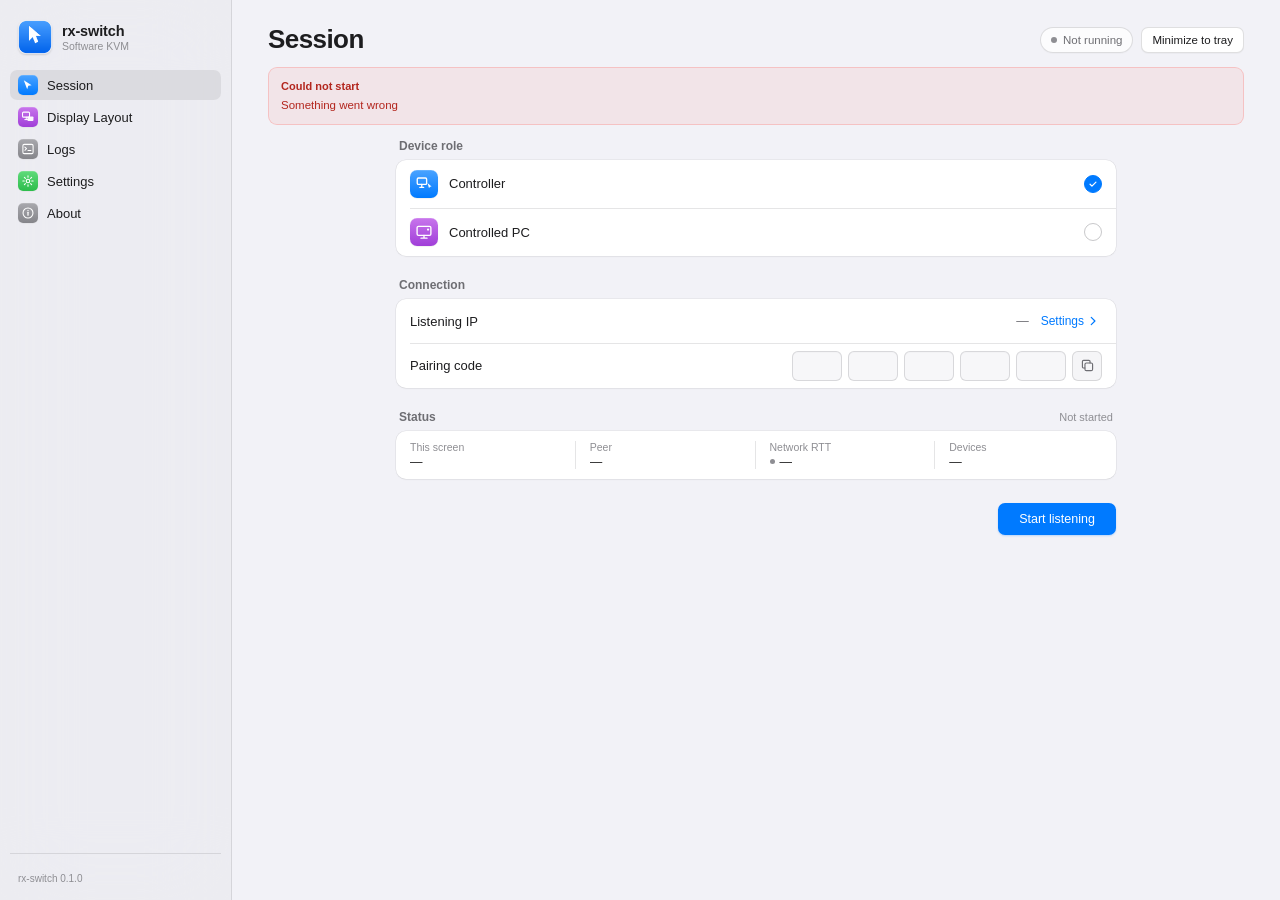
==== commit b88972b7: "Fix input state and reconnect recovery; add tray and rx-switch branding Keep Windows capture hooks a" ====
--- a/ui/index.html
+++ b/ui/index.html
@@ -3,7 +3,7 @@
 <head>
   <meta charset="utf-8" />
   <meta name="viewport" content="width=device-width, initial-scale=1" />
-  <title>GlideLink</title>
+  <title>rx-switch</title>
   <link rel="stylesheet" href="app.css" />
 </head>
 <body>
@@ -12,7 +12,7 @@
       <div class="sidebar-brand">
         <img class="app-icon" src="app-icon.png" alt="" />
         <div class="brand-copy">
-          <strong>GlideLink</strong>
+          <strong>rx-switch</strong>
           <span data-i18n="app.taglineShort">Software KVM</span>
         </div>
       </div>
@@ -30,18 +30,18 @@
           </span>
           <span data-i18n="nav.layout">Display Layout</span>
         </button>
+        <button class="nav-item" type="button" data-page-target="logs">
+          <span class="nav-icon nav-gray" aria-hidden="true">
+            <svg viewBox="0 0 20 20" fill="none"><rect x="2.7" y="3.4" width="14.6" height="13.2" rx="2" stroke="currentColor" stroke-width="1.5"/><path d="M5.5 7.2l2.4 2.3-2.4 2.3M10 12h4.2" stroke="currentColor" stroke-width="1.5" stroke-linecap="round" stroke-linejoin="round"/></svg>
+          </span>
+          <span data-i18n="nav.logs">Logs</span>
+        </button>
         <button class="nav-item" type="button" data-page-target="settings">
           <span class="nav-icon nav-green" aria-hidden="true">
             <svg viewBox="0 0 20 20" fill="none"><circle cx="10" cy="10" r="2.5" stroke="currentColor" stroke-width="1.6"/><path d="M10 2.6v2.1M10 15.3v2.1M2.6 10h2.1M15.3 10h2.1M4.8 4.8l1.5 1.5M13.7 13.7l1.5 1.5M15.2 4.8l-1.5 1.5M6.3 13.7l-1.5 1.5" stroke="currentColor" stroke-width="1.5" stroke-linecap="round"/></svg>
           </span>
           <span data-i18n="nav.settings">Settings</span>
         </button>
-        <button class="nav-item" type="button" data-page-target="logs">
-          <span class="nav-icon nav-gray" aria-hidden="true">
-            <svg viewBox="0 0 20 20" fill="none"><rect x="2.7" y="3.4" width="14.6" height="13.2" rx="2" stroke="currentColor" stroke-width="1.5"/><path d="M5.5 7.2l2.4 2.3-2.4 2.3M10 12h4.2" stroke="currentColor" stroke-width="1.5" stroke-linecap="round" stroke-linejoin="round"/></svg>
-          </span>
-          <span data-i18n="nav.logs">Logs</span>
-        </button>
         <button class="nav-item" type="button" data-page-target="about">
           <span class="nav-icon nav-gray" aria-hidden="true">
             <svg viewBox="0 0 20 20" fill="none"><circle cx="10" cy="10" r="7.1" stroke="currentColor" stroke-width="1.5"/><path d="M10 9v4.2" stroke="currentColor" stroke-width="1.8" stroke-linecap="round"/><circle cx="10" cy="6.6" r="1.05" fill="currentColor"/></svg>
@@ -51,7 +51,7 @@
       </nav>
 
       <div class="sidebar-footer">
-        <div class="sidebar-version">GlideLink 0.1.0</div>
+        <div class="sidebar-version">rx-switch 0.1.0</div>
       </div>
     </aside>
 
@@ -65,6 +65,7 @@
             <span class="dot"></span>
             <span id="statusText" data-i18n="status.notRunning">Not running</span>
           </div>
+          <button id="minimizeBtn" class="button secondary small" type="button" data-i18n="common.minimizeToTray">Minimize to tray</button>
           <button id="stopBtn" class="button secondary small" type="button" data-i18n="common.stop" hidden>Stop</button>
         </div>
       </header>
@@ -77,7 +78,7 @@
       <div id="permissionCard" class="permission-card" hidden>
         <div>
           <strong data-i18n="permission.title">macOS permissions required</strong>
-          <p data-i18n="permission.text">Allow GlideLink to listen for and inject mouse events, then relaunch the app.</p>
+          <p data-i18n="permission.text">Allow rx-switch to control the keyboard and mouse in Accessibility, then relaunch the app.</p>
         </div>
         <div class="permission-actions">
           <button id="permissionBtn" type="button" class="button secondary small" data-i18n="permission.open">Open System Settings</button>
@@ -229,6 +230,16 @@
             </div>
           </div>
 
+          <div class="group">
+            <div class="group-header"><h2 data-i18n="settings.windowGroup">Window</h2></div>
+            <div class="group-card">
+              <div class="setting-row">
+                <label for="closeToTray" data-i18n="settings.closeToTray">Keep running in tray when the window closes</label>
+                <input id="closeToTray" class="toggle-input" type="checkbox" checked />
+              </div>
+            </div>
+          </div>
+
           <div class="group" id="networkGroup">
             <div class="group-header"><h2 data-i18n="settings.networkGroup">Network</h2></div>
             <div class="group-card">
@@ -267,7 +278,7 @@
         <section class="page" data-page="about" hidden>
           <div class="about-hero">
             <img class="about-icon" src="app-icon.png" alt="" />
-            <h2>GlideLink</h2>
+            <h2>rx-switch</h2>
             <p data-i18n="about.tagline">Low-latency software KVM</p>
             <span class="version-pill" data-i18n="about.version">Version 0.1.0</span>
           </div>
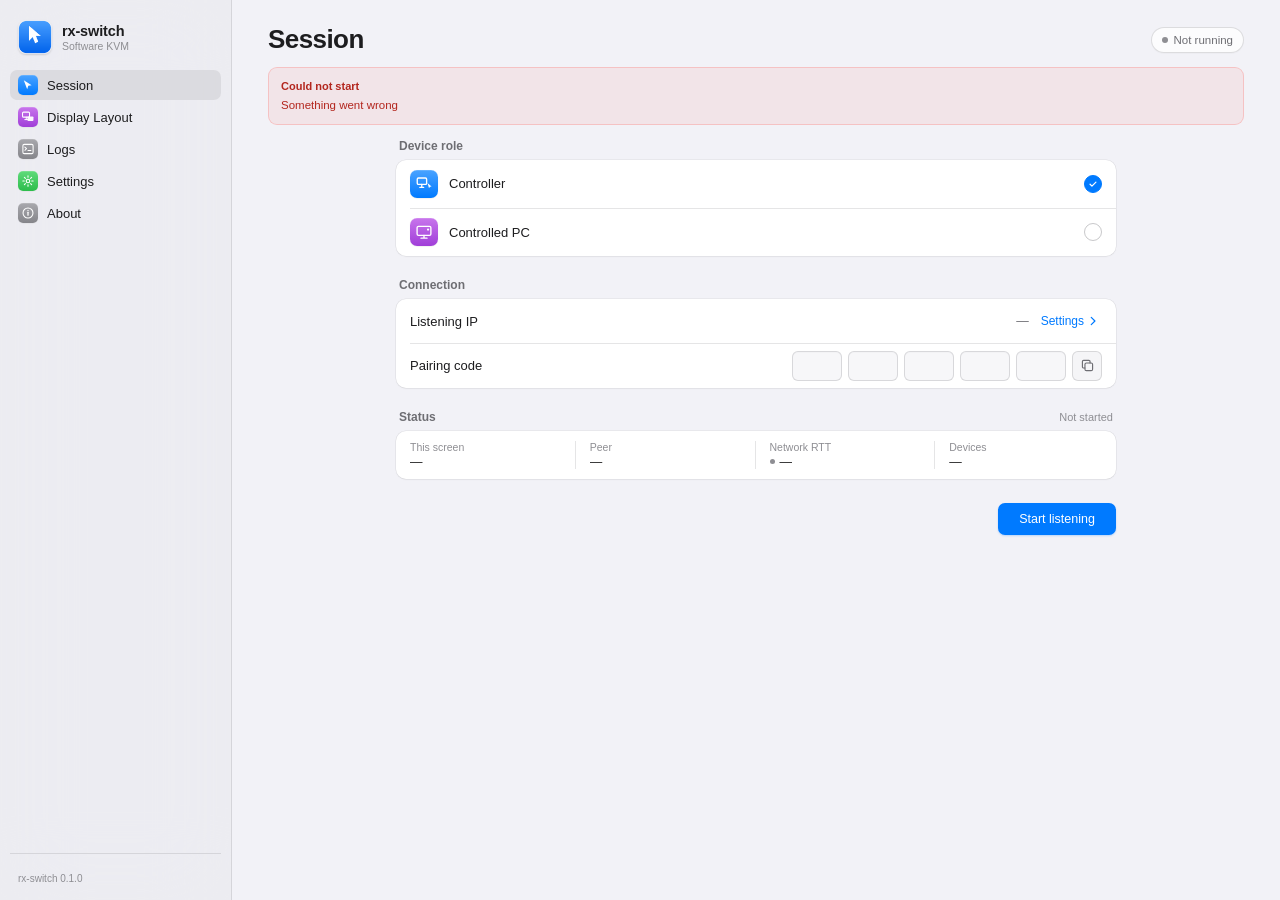
==== commit c3c855d5: "Match macOS tray style and hide Dock when closing the window" ====
--- a/ui/index.html
+++ b/ui/index.html
@@ -65,7 +65,6 @@
             <span class="dot"></span>
             <span id="statusText" data-i18n="status.notRunning">Not running</span>
           </div>
-          <button id="minimizeBtn" class="button secondary small" type="button" data-i18n="common.minimizeToTray">Minimize to tray</button>
           <button id="stopBtn" class="button secondary small" type="button" data-i18n="common.stop" hidden>Stop</button>
         </div>
       </header>
@@ -230,16 +229,6 @@
             </div>
           </div>
 
-          <div class="group">
-            <div class="group-header"><h2 data-i18n="settings.windowGroup">Window</h2></div>
-            <div class="group-card">
-              <div class="setting-row">
-                <label for="closeToTray" data-i18n="settings.closeToTray">Keep running in tray when the window closes</label>
-                <input id="closeToTray" class="toggle-input" type="checkbox" checked />
-              </div>
-            </div>
-          </div>
-
           <div class="group" id="networkGroup">
             <div class="group-header"><h2 data-i18n="settings.networkGroup">Network</h2></div>
             <div class="group-card">
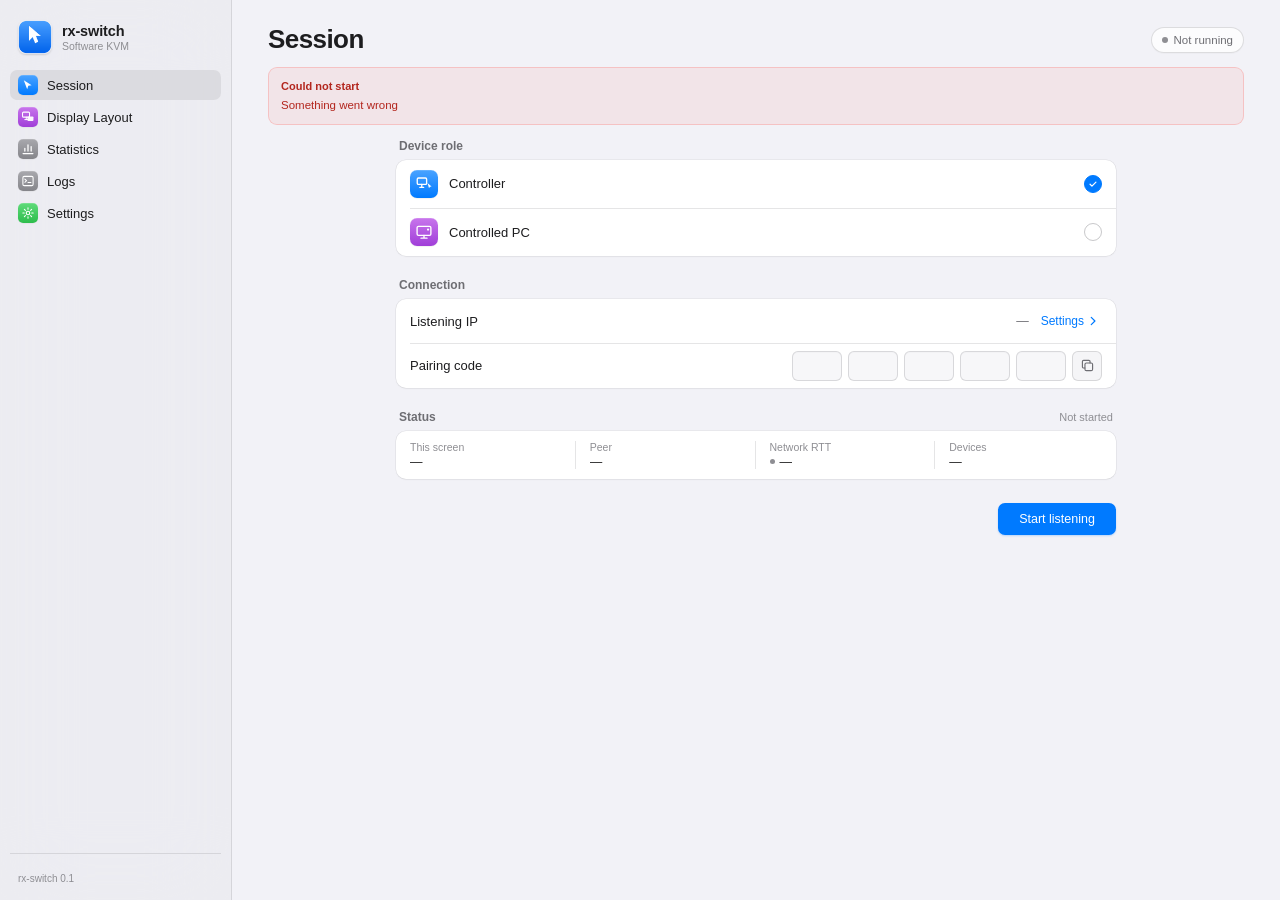
==== commit 8c27f76d: "feat: add custom controls and tray About window; reset protocol to v1" ====
--- a/ui/index.html
+++ b/ui/index.html
@@ -30,6 +30,12 @@
           </span>
           <span data-i18n="nav.layout">Display Layout</span>
         </button>
+        <button class="nav-item" type="button" data-page-target="stats">
+          <span class="nav-icon nav-gray" aria-hidden="true">
+            <svg viewBox="0 0 20 20" fill="none"><path d="M3 16.5h14M5.5 13V9M10 13V4M14.5 13V6.5" stroke="currentColor" stroke-width="1.8" stroke-linecap="round"/></svg>
+          </span>
+          <span data-i18n="nav.stats">Statistics</span>
+        </button>
         <button class="nav-item" type="button" data-page-target="logs">
           <span class="nav-icon nav-gray" aria-hidden="true">
             <svg viewBox="0 0 20 20" fill="none"><rect x="2.7" y="3.4" width="14.6" height="13.2" rx="2" stroke="currentColor" stroke-width="1.5"/><path d="M5.5 7.2l2.4 2.3-2.4 2.3M10 12h4.2" stroke="currentColor" stroke-width="1.5" stroke-linecap="round" stroke-linejoin="round"/></svg>
@@ -42,16 +48,10 @@
           </span>
           <span data-i18n="nav.settings">Settings</span>
         </button>
-        <button class="nav-item" type="button" data-page-target="about">
-          <span class="nav-icon nav-gray" aria-hidden="true">
-            <svg viewBox="0 0 20 20" fill="none"><circle cx="10" cy="10" r="7.1" stroke="currentColor" stroke-width="1.5"/><path d="M10 9v4.2" stroke="currentColor" stroke-width="1.8" stroke-linecap="round"/><circle cx="10" cy="6.6" r="1.05" fill="currentColor"/></svg>
-          </span>
-          <span data-i18n="nav.about">About</span>
-        </button>
       </nav>
 
       <div class="sidebar-footer">
-        <div class="sidebar-version">rx-switch 0.1.0</div>
+        <div class="sidebar-version">rx-switch 0.1</div>
       </div>
     </aside>
 
@@ -206,7 +206,7 @@
             <div class="group-card">
               <div class="setting-row">
                 <label for="languageSelect" data-i18n="settings.language">Interface language</label>
-                <select id="languageSelect" class="control-input interface-select" data-i18n-aria-label="settings.language" aria-label="Interface language">
+                <select id="languageSelect" hidden data-i18n-aria-label="settings.language" aria-label="Interface language">
                   <option value="zh" data-i18n="language.zh">Chinese</option>
                   <option value="en" data-i18n="language.en">English</option>
                 </select>
@@ -234,7 +234,7 @@
             <div class="group-card">
               <div class="setting-row">
                 <label for="interfaceSelect" data-i18n="settings.interface">Network interface</label>
-                <select id="interfaceSelect" class="control-input interface-select"></select>
+                <select id="interfaceSelect" hidden></select>
               </div>
             </div>
           </div>
@@ -246,7 +246,7 @@
             <div class="group-card">
               <div class="setting-row">
                 <label for="logLevel" data-i18n="logs.level">Log level</label>
-                <select id="logLevel" class="control-input interface-select" data-i18n-aria-label="logs.level" aria-label="Log level">
+                <select id="logLevel" hidden data-i18n-aria-label="logs.level" aria-label="Log level">
                   <option value="error">Error</option>
                   <option value="warn">Warn</option>
                   <option value="info">Info</option>
@@ -264,115 +264,103 @@
             </div>
           </div>
         </section>
-        <section class="page" data-page="about" hidden>
-          <div class="about-hero">
-            <img class="about-icon" src="app-icon.png" alt="" />
-            <h2>rx-switch</h2>
-            <p data-i18n="about.tagline">Low-latency software KVM</p>
-            <span class="version-pill" data-i18n="about.version">Version 0.1.0</span>
-          </div>
-
-          <div class="group">
-            <div class="group-header"><h2 data-i18n="about.sessionGroup">Session</h2></div>
-            <div class="group-card">
-              <div class="setting-row">
-                <span data-i18n="about.role">Role</span>
-                <span class="value" id="aboutRole">—</span>
-              </div>
-              <div class="separator"></div>
-              <div class="setting-row">
-                <span data-i18n="about.state">State</span>
-                <span class="value" id="aboutState">—</span>
-              </div>
-              <div class="separator"></div>
-              <div class="setting-row">
-                <span data-i18n="about.duration">Duration</span>
-                <span class="value" id="aboutDuration">—</span>
-              </div>
-              <div class="separator"></div>
-              <div class="setting-row">
-                <span data-i18n="about.peer">Peer</span>
-                <span class="value" id="aboutPeer">—</span>
-              </div>
-              <div class="separator"></div>
-              <div class="setting-row">
-                <span data-i18n="about.devices">Devices</span>
-                <span class="value" id="aboutDeviceCount">—</span>
-              </div>
-              <div class="separator"></div>
-              <div class="setting-row">
-                <span data-i18n="about.peerPlatform">Peer system</span>
-                <span class="value" id="aboutPeerPlatform">—</span>
-              </div>
-              <div class="separator"></div>
-              <div class="setting-row">
-                <span data-i18n="about.linkState">Link</span>
-                <span class="value" id="aboutLinkState">—</span>
-              </div>
-              <div class="separator"></div>
-              <div class="setting-row">
-                <span data-i18n="about.build">Build</span>
-                <span class="value" id="aboutBuild">—</span>
-              </div>
-            </div>
-          </div>
-
-          <div class="group">
-            <div class="group-header"><h2 data-i18n="about.linkGroup">Link</h2></div>
-            <div class="group-card">
-              <div class="setting-row">
-                <span data-i18n="about.rtt">Round-trip time</span>
-                <span class="value" id="aboutRtt">—</span>
-              </div>
-              <div class="separator"></div>
-              <div class="setting-row">
-                <span data-i18n="about.jitter">Jitter</span>
-                <span class="value" id="aboutJitter">—</span>
-              </div>
-              <div class="separator"></div>
-              <div class="setting-row">
-                <span data-i18n="about.loss">Packet loss</span>
-                <span class="value" id="aboutLoss">—</span>
-              </div>
-              <div class="separator"></div>
-              <div class="setting-row">
-                <span data-i18n="about.inputRate">Input interval</span>
-                <span class="value" id="aboutRate">—</span>
-              </div>
-              <div class="separator"></div>
-              <div class="setting-row">
-                <span data-i18n="about.localScreen">This screen</span>
-                <span class="value" id="aboutLocalScreen">—</span>
-              </div>
-              <div class="separator"></div>
-              <div class="setting-row">
-                <span data-i18n="about.remoteScreen">Active screen</span>
-                <span class="value" id="aboutRemoteScreen">—</span>
-              </div>
-            </div>
-          </div>
-
-          <div class="group">
-            <div class="group-header"><h2 data-i18n="about.trafficGroup">Session traffic</h2></div>
-            <div class="group-card">
-              <div class="setting-row">
-                <span data-i18n="about.packetsSent">Packets sent</span>
-                <span class="value" id="aboutPacketsSent">—</span>
-              </div>
-              <div class="separator"></div>
-              <div class="setting-row">
-                <span data-i18n="about.packetsReceived">Packets received</span>
-                <span class="value" id="aboutPacketsReceived">—</span>
-              </div>
-              <div class="separator"></div>
-              <div class="setting-row">
-                <span data-i18n="about.bytesSent">Data sent</span>
-                <span class="value" id="aboutBytesSent">—</span>
-              </div>
-              <div class="separator"></div>
-              <div class="setting-row">
-                <span data-i18n="about.bytesReceived">Data received</span>
-                <span class="value" id="aboutBytesReceived">—</span>
+        <section class="page" data-page="stats" hidden>
+          <div class="group">
+            <div class="group-header"><h2 data-i18n="stats.sessionGroup">Session</h2></div>
+            <div class="group-card">
+              <div class="setting-row">
+                <span data-i18n="stats.role">Role</span>
+                <span class="value" id="statsRole">—</span>
+              </div>
+              <div class="separator"></div>
+              <div class="setting-row">
+                <span data-i18n="stats.state">State</span>
+                <span class="value" id="statsState">—</span>
+              </div>
+              <div class="separator"></div>
+              <div class="setting-row">
+                <span data-i18n="stats.duration">Duration</span>
+                <span class="value" id="statsDuration">—</span>
+              </div>
+              <div class="separator"></div>
+              <div class="setting-row">
+                <span data-i18n="stats.peer">Peer</span>
+                <span class="value" id="statsPeer">—</span>
+              </div>
+              <div class="separator"></div>
+              <div class="setting-row">
+                <span data-i18n="stats.devices">Devices</span>
+                <span class="value" id="statsDeviceCount">—</span>
+              </div>
+              <div class="separator"></div>
+              <div class="setting-row">
+                <span data-i18n="stats.peerPlatform">Peer system</span>
+                <span class="value" id="statsPeerPlatform">—</span>
+              </div>
+              <div class="separator"></div>
+              <div class="setting-row">
+                <span data-i18n="stats.linkState">Link</span>
+                <span class="value" id="statsLinkState">—</span>
+              </div>
+            </div>
+          </div>
+
+          <div class="group">
+            <div class="group-header"><h2 data-i18n="stats.linkGroup">Link</h2></div>
+            <div class="group-card">
+              <div class="setting-row">
+                <span data-i18n="stats.rtt">Round-trip time</span>
+                <span class="value" id="statsRtt">—</span>
+              </div>
+              <div class="separator"></div>
+              <div class="setting-row">
+                <span data-i18n="stats.jitter">Jitter</span>
+                <span class="value" id="statsJitter">—</span>
+              </div>
+              <div class="separator"></div>
+              <div class="setting-row">
+                <span data-i18n="stats.loss">Packet loss</span>
+                <span class="value" id="statsLoss">—</span>
+              </div>
+              <div class="separator"></div>
+              <div class="setting-row">
+                <span data-i18n="stats.inputRate">Input interval</span>
+                <span class="value" id="statsRate">—</span>
+              </div>
+              <div class="separator"></div>
+              <div class="setting-row">
+                <span data-i18n="stats.localScreen">This screen</span>
+                <span class="value" id="statsLocalScreen">—</span>
+              </div>
+              <div class="separator"></div>
+              <div class="setting-row">
+                <span data-i18n="stats.remoteScreen">Active screen</span>
+                <span class="value" id="statsRemoteScreen">—</span>
+              </div>
+            </div>
+          </div>
+
+          <div class="group">
+            <div class="group-header"><h2 data-i18n="stats.trafficGroup">Session traffic</h2></div>
+            <div class="group-card">
+              <div class="setting-row">
+                <span data-i18n="stats.packetsSent">Packets sent</span>
+                <span class="value" id="statsPacketsSent">—</span>
+              </div>
+              <div class="separator"></div>
+              <div class="setting-row">
+                <span data-i18n="stats.packetsReceived">Packets received</span>
+                <span class="value" id="statsPacketsReceived">—</span>
+              </div>
+              <div class="separator"></div>
+              <div class="setting-row">
+                <span data-i18n="stats.bytesSent">Data sent</span>
+                <span class="value" id="statsBytesSent">—</span>
+              </div>
+              <div class="separator"></div>
+              <div class="setting-row">
+                <span data-i18n="stats.bytesReceived">Data received</span>
+                <span class="value" id="statsBytesReceived">—</span>
               </div>
             </div>
           </div>
@@ -383,6 +371,7 @@
 
   <div id="toast" class="toast" role="status" aria-live="polite"></div>
   <script src="i18n.js"></script>
+  <script src="select.js"></script>
   <script src="app.js"></script>
 </body>
 </html>
--- a/ui/app.css
+++ b/ui/app.css
@@ -736,28 +736,82 @@
   background: #f7f7f9;
 }
 
-.interface-select {
-  appearance: none;
-  -webkit-appearance: none;
+.app-select {
   width: 300px;
   max-width: 56%;
-  padding-right: 30px;
-  background-color: #fff;
-  background-image: url("data:image/svg+xml;utf8,<svg xmlns='http://www.w3.org/2000/svg' width='10' height='6' viewBox='0 0 10 6'><path d='M1 1l4 4 4-4' fill='none' stroke='%238e8e93' stroke-width='1.4' stroke-linecap='round' stroke-linejoin='round'/></svg>");
-  background-repeat: no-repeat;
-  background-position: right 10px center;
-  font-weight: 500;
+  min-width: 0;
+}
+
+.app-select[data-control="languageSelect"] { width: 156px; }
+.app-select[data-control="logLevel"] { width: 120px; }
+
+.select-trigger {
+  display: flex;
+  align-items: center;
+  justify-content: space-between;
+  gap: 12px;
+  width: 100%;
+  min-height: 30px;
+  padding: 5px 9px;
+  border: 1px solid var(--border);
+  border-radius: 7px;
+  background: linear-gradient(#fff, #fafafa);
+  box-shadow: 0 1px 2px rgba(0, 0, 0, 0.035);
+  color: var(--text);
+  font-size: 12.5px;
+  text-align: left;
   cursor: pointer;
-}
-
-.interface-select:hover {
-  border-color: rgba(0, 0, 0, 0.2);
-}
-
-.interface-select:focus {
-  border-color: rgba(0, 122, 255, 0.65);
-  box-shadow: 0 0 0 3px rgba(0, 122, 255, 0.14);
-}
+  transition: border-color 120ms, box-shadow 120ms;
+}
+
+.select-value { overflow: hidden; white-space: nowrap; text-overflow: ellipsis; }
+.select-trigger > svg { width: 16px; height: 16px; flex: none; color: var(--text-secondary); }
+.select-trigger:hover:not(:disabled) { border-color: rgba(60, 60, 67, .3); }
+.select-trigger:disabled { cursor: default; color: var(--text-tertiary); background: #f5f5f7; box-shadow: none; }
+.select-trigger:focus-visible, .select-trigger[aria-expanded="true"] {
+  outline: none;
+  border-color: rgba(0, 122, 255, .65);
+  box-shadow: 0 0 0 3px rgba(0, 122, 255, .12);
+}
+
+.select-menu {
+  position: fixed;
+  z-index: 1000;
+  overflow: auto;
+  padding: 5px;
+  border: 1px solid rgba(0, 0, 0, .1);
+  border-radius: 10px;
+  background: rgba(255, 255, 255, .97);
+  backdrop-filter: blur(24px);
+  -webkit-backdrop-filter: blur(24px);
+  box-shadow: 0 12px 32px rgba(0, 0, 0, .14), 0 2px 6px rgba(0, 0, 0, .06);
+  scrollbar-width: thin;
+}
+
+.select-option {
+  position: relative;
+  min-height: 30px;
+  padding: 7px 28px 7px 10px;
+  border-radius: 5px;
+  overflow: hidden;
+  text-overflow: ellipsis;
+  white-space: nowrap;
+  font-size: 12.5px;
+  cursor: pointer;
+}
+.select-option[aria-selected="true"]::after {
+  content: "";
+  position: absolute;
+  right: 11px;
+  top: 10px;
+  width: 5px;
+  height: 9px;
+  border: solid currentColor;
+  border-width: 0 1.6px 1.6px 0;
+  transform: rotate(45deg);
+}
+.select-option.is-active { color: #fff; background: var(--accent); }
+.select-option[aria-disabled="true"] { color: var(--text-tertiary); cursor: default; }
 
 .input-with-actions {
   display: flex;
@@ -1108,7 +1162,7 @@
   }
 }
 
-/* About ------------------------------------------------------------------- */
+/* Notes ------------------------------------------------------------------- */
 
 .note-row {
   display: block;
@@ -1116,41 +1170,6 @@
   color: var(--text-secondary);
   font-size: 12px;
   line-height: 1.55;
-}
-
-.about-hero {
-  text-align: center;
-  padding: 8px 0 26px;
-}
-
-.about-icon {
-  width: 72px;
-  height: 72px;
-  border-radius: 16px;
-  box-shadow: 0 4px 14px rgba(0, 0, 0, 0.14), inset 0 1px 0 rgba(255, 255, 255, 0.2);
-}
-
-.about-hero h2 {
-  margin: 12px 0 2px;
-  font-size: 22px;
-  font-weight: 600;
-  letter-spacing: -0.02em;
-}
-
-.about-hero p {
-  margin: 0;
-  color: var(--text-secondary);
-  font-size: 12.5px;
-}
-
-.version-pill {
-  display: inline-block;
-  margin-top: 9px;
-  padding: 3px 9px;
-  border-radius: 999px;
-  background: rgba(60, 60, 67, 0.07);
-  color: var(--text-secondary);
-  font-size: 10.5px;
 }
 
 /* Toast -------------------------------------------------------------------- */
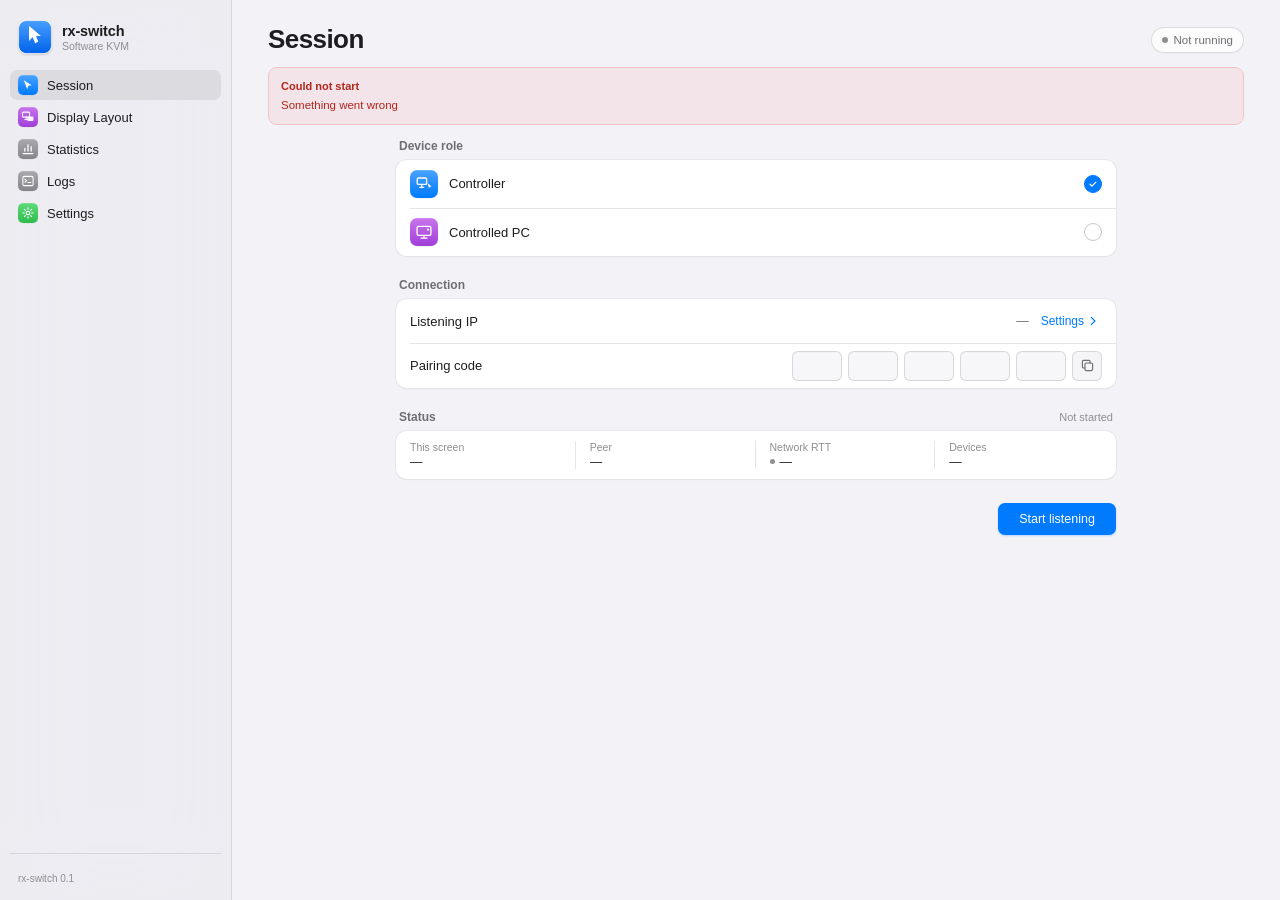
==== commit 761e1706: "fix: check permissions by role and preload the About window" ====
--- a/ui/index.html
+++ b/ui/index.html
@@ -77,7 +77,7 @@
       <div id="permissionCard" class="permission-card" hidden>
         <div>
           <strong data-i18n="permission.title">macOS permissions required</strong>
-          <p data-i18n="permission.text">Allow rx-switch to control the keyboard and mouse in Accessibility, then relaunch the app.</p>
+          <p data-i18n="permission.text">Allow rx-switch in Accessibility. If it is already enabled, remove the entry, add the current app again, then reopen it.</p>
         </div>
         <div class="permission-actions">
           <button id="permissionBtn" type="button" class="button secondary small" data-i18n="permission.open">Open System Settings</button>
